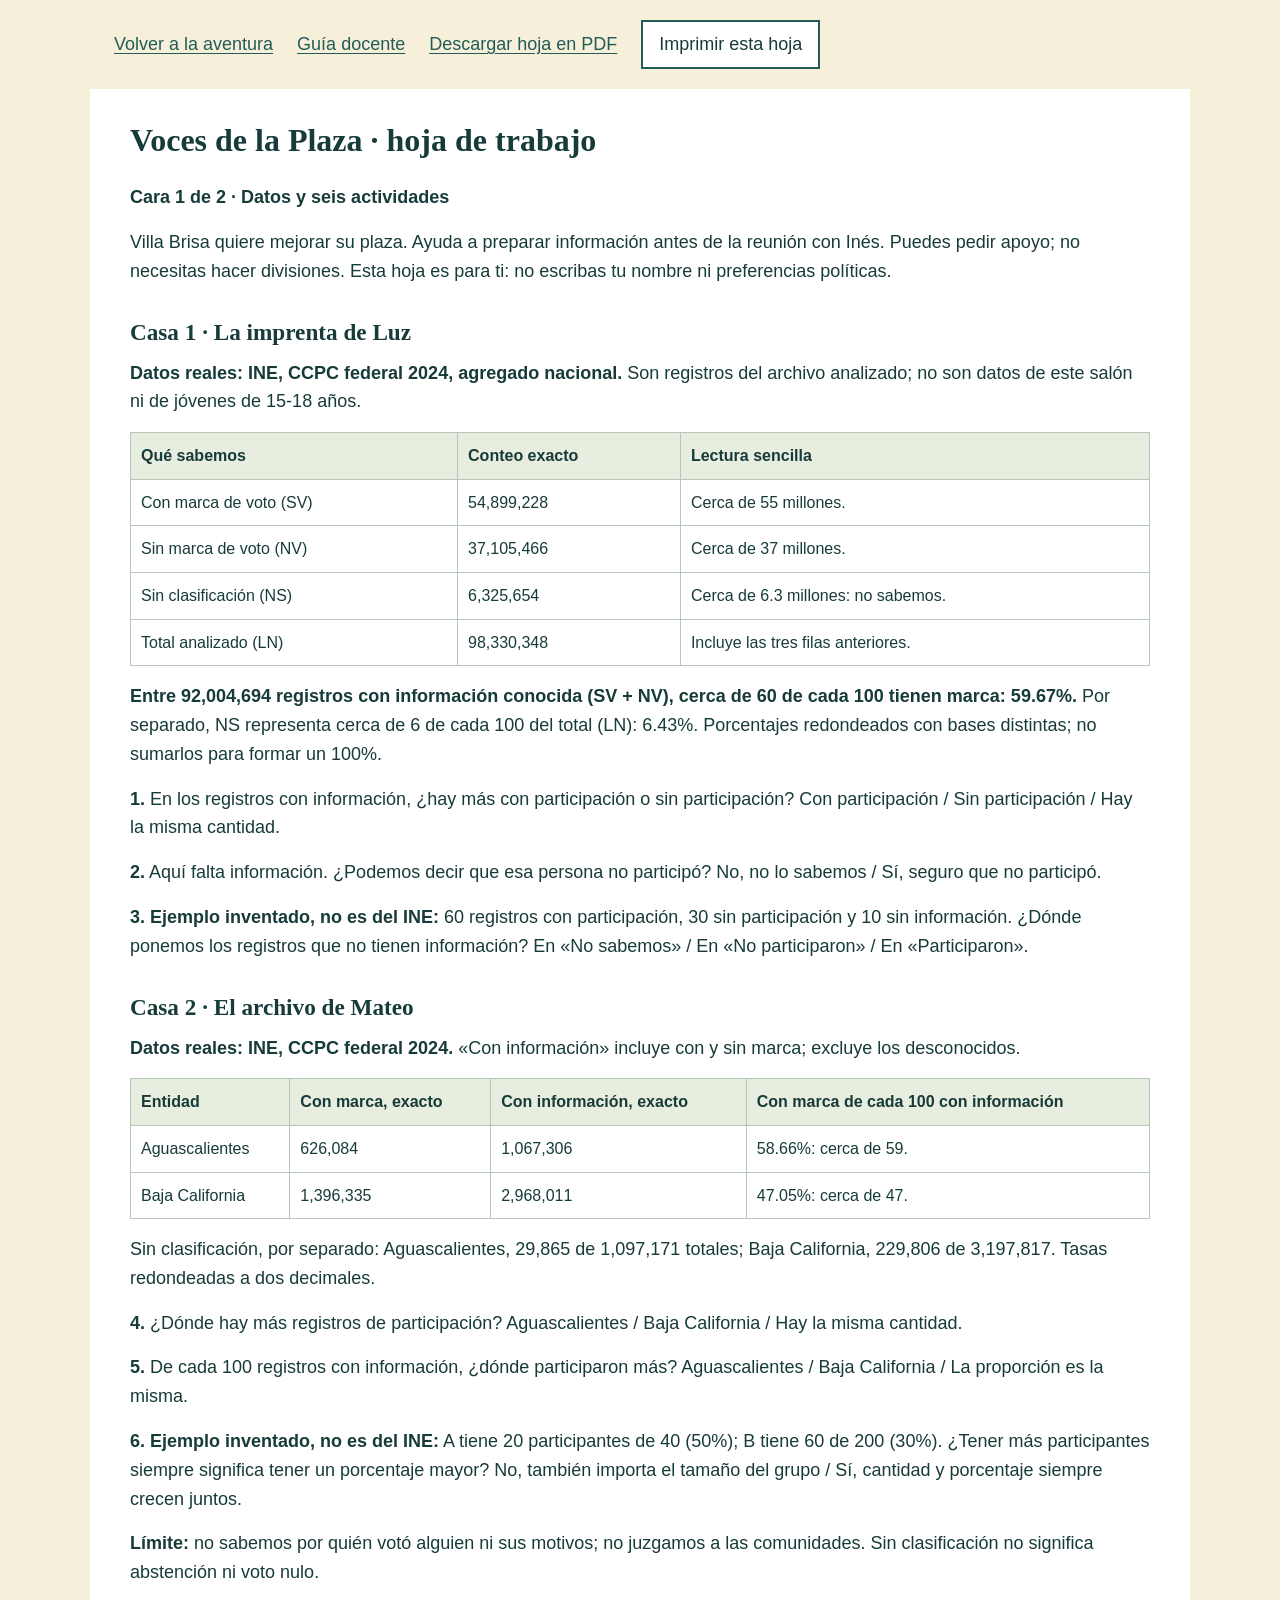
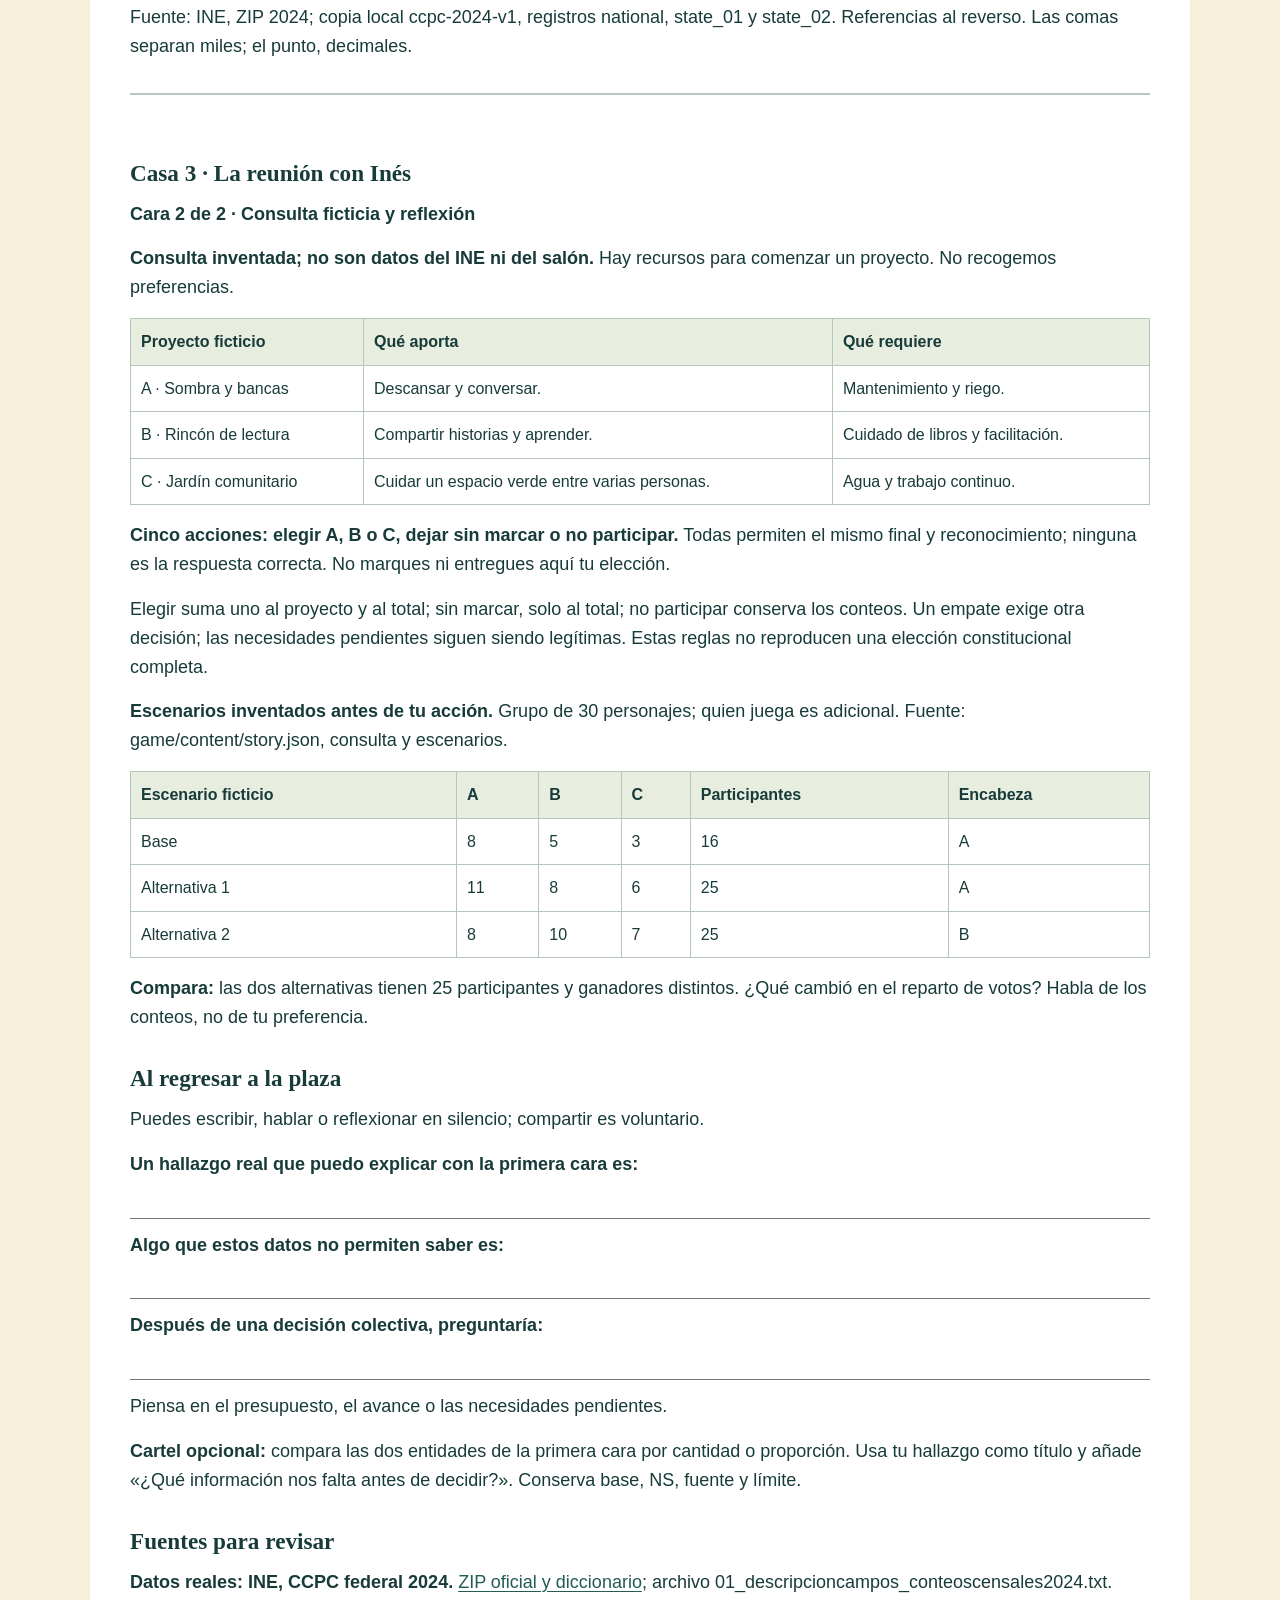
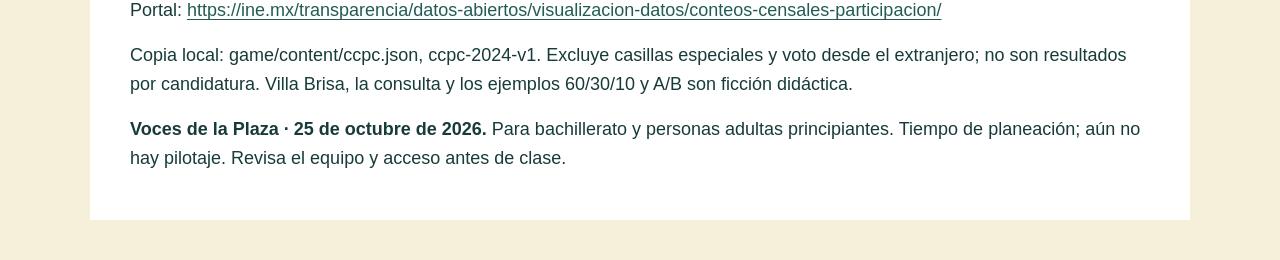
==== submission/classroom-handout.html @ c5c8038f "yolo" ====
<!doctype html><html lang="es-MX"><head><meta charset="utf-8"><meta name="viewport" content="width=device-width,initial-scale=1"><title>Voces de la Plaza · Hoja de trabajo</title><style>@page{size:Letter;margin:14mm}*{box-sizing:border-box}
:root{--ink:#173b39;--paper:#fff;--canvas:#f6f0da;--line:#b7c6bb;--accent:#225c55}
body{margin:0;color:var(--ink);background:var(--canvas);font:18px/1.6 Arial,sans-serif}
a{color:var(--accent);text-underline-offset:.18em;overflow-wrap:anywhere}
a:focus-visible,button:focus-visible,.table-wrap:focus-visible{outline:3px solid #9b4d2d;outline-offset:4px}
.skip{position:absolute;left:16px;top:-100px;padding:8px;background:#fff;z-index:2}.skip:focus{top:8px}
.toolbar{max-width:1100px;margin:auto;padding:20px 24px;display:flex;flex-wrap:wrap;gap:12px 24px;align-items:center}
.toolbar a,button{font:inherit}button{padding:8px 16px;border:2px solid var(--accent);background:#fff;color:var(--ink);cursor:pointer}
main{max-width:1100px;margin:0 auto 40px;padding:32px 40px;background:var(--paper)}
h1{font:700 2rem/1.2 Georgia,serif;margin:0 0 24px}h2{font:700 1.45rem/1.25 Georgia,serif;margin:32px 0 12px}
p{margin:0 0 16px}li{margin-bottom:12px}code{font:inherit;overflow-wrap:anywhere}
.table-wrap{overflow-x:auto;margin:16px 0}table{border-collapse:collapse;width:100%;font-size:1rem}
td,th{border:1px solid var(--line);padding:10px;text-align:left;vertical-align:top}th{background:#e7eddf}
.answer-line{border:0;border-bottom:1px solid #777;height:24px;margin:0 0 12px}
.paper+.paper{border-top:2px solid var(--line);margin-top:32px;padding-top:32px}
@media(max-width:600px){body{font-size:16px}.toolbar{padding:16px;gap:12px}main{padding:24px 16px}h1{font-size:1.75rem}td,th{padding:6px}}
@media print{body{background:#fff;color:#111;font:11pt/1.17 Arial,sans-serif}.no-print,.skip{display:none!important}
main{margin:0;padding:0;max-width:none}a{color:inherit}.table-wrap{overflow:visible;margin:0}
table{font-size:11pt;margin:5pt 0}td,th{padding:3pt;border-color:#777}th{background:#eee}
p{margin:0 0 5pt}h1{font:700 16pt/1.1 Arial,sans-serif;margin:0 0 6pt}h2{font:700 13pt/1.1 Arial,sans-serif;margin:9pt 0 5pt}
.paper{width:calc(8.5in - 28mm);height:calc(11in - 28mm);break-after:page;position:relative}
.paper:last-child{break-after:auto}.paper+.paper{border:0;margin:0;padding:0}
.paper .page-content{display:flow-root}.paper .page-content>:first-child{margin-top:0}
.answer-line{height:12pt;margin:0 0 5pt}li{margin-bottom:5pt}tr{break-inside:avoid}h1,h2{break-after:avoid}}</style></head><body><a class="skip" href="#contenido">Saltar al contenido</a><nav class="toolbar no-print" aria-label="Materiales de aula"><a href="./index.html">Volver a la aventura</a><a href="./classroom.html">Guía docente</a><a href="./classroom-handout.pdf" download>Descargar hoja en PDF</a><button type="button" id="print-document">Imprimir esta hoja</button></nav><main id="contenido" tabindex="-1"><section class="paper"><div class="page-content"><h1>Voces de la Plaza · hoja de trabajo</h1>
<p><strong>Cara 1 de 2 · Datos y seis actividades</strong></p>
<p>Villa Brisa quiere mejorar su plaza. Ayuda a preparar información antes de la reunión con Inés. Puedes pedir apoyo; no necesitas hacer divisiones. Esta hoja es para ti: no escribas tu nombre ni preferencias políticas.</p>
<h2>Casa 1 · La imprenta de Luz</h2>
<p><strong>Datos reales: INE, CCPC federal 2024, agregado nacional.</strong> Son registros del archivo analizado; no son datos de este salón ni de jóvenes de 15-18 años.</p>
<div class="table-wrap" tabindex="0" role="region" aria-label="Casa 1 · La imprenta de Luz"><table aria-label="Casa 1 · La imprenta de Luz"><thead><tr><th scope="col">Qué sabemos</th><th scope="col">Conteo exacto</th><th scope="col">Lectura sencilla</th></tr></thead><tbody><tr><td>Con marca de voto (SV)</td><td>54,899,228</td><td>Cerca de 55 millones.</td></tr><tr><td>Sin marca de voto (NV)</td><td>37,105,466</td><td>Cerca de 37 millones.</td></tr><tr><td>Sin clasificación (NS)</td><td>6,325,654</td><td>Cerca de 6.3 millones: no sabemos.</td></tr><tr><td>Total analizado (LN)</td><td>98,330,348</td><td>Incluye las tres filas anteriores.</td></tr></tbody></table></div>
<p><strong>Entre 92,004,694 registros con información conocida (SV + NV), cerca de 60 de cada 100 tienen marca: 59.67%.</strong> Por separado, NS representa cerca de 6 de cada 100 del total (LN): 6.43%. Porcentajes redondeados con bases distintas; no sumarlos para formar un 100%.</p>
<p><strong>1.</strong> En los registros con información, ¿hay más con participación o sin participación? Con participación / Sin participación / Hay la misma cantidad.</p>
<p><strong>2.</strong> Aquí falta información. ¿Podemos decir que esa persona no participó? No, no lo sabemos / Sí, seguro que no participó.</p>
<p><strong>3. Ejemplo inventado, no es del INE:</strong> 60 registros con participación, 30 sin participación y 10 sin información. ¿Dónde ponemos los registros que no tienen información? En «No sabemos» / En «No participaron» / En «Participaron».</p>
<h2>Casa 2 · El archivo de Mateo</h2>
<p><strong>Datos reales: INE, CCPC federal 2024.</strong> «Con información» incluye con y sin marca; excluye los desconocidos.</p>
<div class="table-wrap" tabindex="0" role="region" aria-label="Casa 2 · El archivo de Mateo"><table aria-label="Casa 2 · El archivo de Mateo"><thead><tr><th scope="col">Entidad</th><th scope="col">Con marca, exacto</th><th scope="col">Con información, exacto</th><th scope="col">Con marca de cada 100 con información</th></tr></thead><tbody><tr><td>Aguascalientes</td><td>626,084</td><td>1,067,306</td><td>58.66%: cerca de 59.</td></tr><tr><td>Baja California</td><td>1,396,335</td><td>2,968,011</td><td>47.05%: cerca de 47.</td></tr></tbody></table></div>
<p>Sin clasificación, por separado: Aguascalientes, 29,865 de 1,097,171 totales; Baja California, 229,806 de 3,197,817. Tasas redondeadas a dos decimales.</p>
<p><strong>4.</strong> ¿Dónde hay más registros de participación? Aguascalientes / Baja California / Hay la misma cantidad.</p>
<p><strong>5.</strong> De cada 100 registros con información, ¿dónde participaron más? Aguascalientes / Baja California / La proporción es la misma.</p>
<p><strong>6. Ejemplo inventado, no es del INE:</strong> A tiene 20 participantes de 40 (50%); B tiene 60 de 200 (30%). ¿Tener más participantes siempre significa tener un porcentaje mayor? No, también importa el tamaño del grupo / Sí, cantidad y porcentaje siempre crecen juntos.</p>
<p><strong>Límite:</strong> no sabemos por quién votó alguien ni sus motivos; no juzgamos a las comunidades. Sin clasificación no significa abstención ni voto nulo.</p>
<p>Fuente: INE, ZIP 2024; copia local <code>ccpc-2024-v1</code>, registros <code>national</code>, <code>state_01</code> y <code>state_02</code>. Referencias al reverso. Las comas separan miles; el punto, decimales.</p></div></section><section class="paper"><div class="page-content"><h2>Casa 3 · La reunión con Inés</h2>
<p><strong>Cara 2 de 2 · Consulta ficticia y reflexión</strong></p>
<p><strong>Consulta inventada; no son datos del INE ni del salón.</strong> Hay recursos para comenzar un proyecto. No recogemos preferencias.</p>
<div class="table-wrap" tabindex="0" role="region" aria-label="Casa 3 · La reunión con Inés"><table aria-label="Casa 3 · La reunión con Inés"><thead><tr><th scope="col">Proyecto ficticio</th><th scope="col">Qué aporta</th><th scope="col">Qué requiere</th></tr></thead><tbody><tr><td>A · Sombra y bancas</td><td>Descansar y conversar.</td><td>Mantenimiento y riego.</td></tr><tr><td>B · Rincón de lectura</td><td>Compartir historias y aprender.</td><td>Cuidado de libros y facilitación.</td></tr><tr><td>C · Jardín comunitario</td><td>Cuidar un espacio verde entre varias personas.</td><td>Agua y trabajo continuo.</td></tr></tbody></table></div>
<p><strong>Cinco acciones: elegir A, B o C, dejar sin marcar o no participar.</strong> Todas permiten el mismo final y reconocimiento; ninguna es la respuesta correcta. No marques ni entregues aquí tu elección.</p>
<p>Elegir suma uno al proyecto y al total; sin marcar, solo al total; no participar conserva los conteos. Un empate exige otra decisión; las necesidades pendientes siguen siendo legítimas. Estas reglas no reproducen una elección constitucional completa.</p>
<p><strong>Escenarios inventados antes de tu acción.</strong> Grupo de 30 personajes; quien juega es adicional. Fuente: <code>game/content/story.json</code>, consulta y escenarios.</p>
<div class="table-wrap" tabindex="0" role="region" aria-label="Casa 3 · La reunión con Inés"><table aria-label="Casa 3 · La reunión con Inés"><thead><tr><th scope="col">Escenario ficticio</th><th scope="col">A</th><th scope="col">B</th><th scope="col">C</th><th scope="col">Participantes</th><th scope="col">Encabeza</th></tr></thead><tbody><tr><td>Base</td><td>8</td><td>5</td><td>3</td><td>16</td><td>A</td></tr><tr><td>Alternativa 1</td><td>11</td><td>8</td><td>6</td><td>25</td><td>A</td></tr><tr><td>Alternativa 2</td><td>8</td><td>10</td><td>7</td><td>25</td><td>B</td></tr></tbody></table></div>
<p><strong>Compara:</strong> las dos alternativas tienen 25 participantes y ganadores distintos. ¿Qué cambió en el reparto de votos? Habla de los conteos, no de tu preferencia.</p>
<h2>Al regresar a la plaza</h2>
<p>Puedes escribir, hablar o reflexionar en silencio; compartir es voluntario.</p>
<p><strong>Un hallazgo real que puedo explicar con la primera cara es:</strong></p>
<hr class="answer-line" aria-hidden="true">
<p><strong>Algo que estos datos no permiten saber es:</strong></p>
<hr class="answer-line" aria-hidden="true">
<p><strong>Después de una decisión colectiva, preguntaría:</strong></p>
<hr class="answer-line" aria-hidden="true">
<p>Piensa en el presupuesto, el avance o las necesidades pendientes.</p>
<p><strong>Cartel opcional:</strong> compara las dos entidades de la primera cara por cantidad o proporción. Usa tu hallazgo como título y añade «¿Qué información nos falta antes de decidir?». Conserva base, NS, fuente y límite.</p>
<h2>Fuentes para revisar</h2>
<p><strong>Datos reales: INE, CCPC federal 2024.</strong> <a href="https://ine.mx/wp-content/uploads/2025/08/DatosAbiertos_DECEyEC_ConteosCensales2024.zip">ZIP oficial y diccionario</a>; archivo <code>01_descripcioncampos_conteoscensales2024.txt</code>. Portal: <a href="https://ine.mx/transparencia/datos-abiertos/visualizacion-datos/conteos-censales-participacion/">https://ine.mx/transparencia/datos-abiertos/visualizacion-datos/conteos-censales-participacion/</a></p>
<p>Copia local: <code>game/content/ccpc.json</code>, <code>ccpc-2024-v1</code>. Excluye casillas especiales y voto desde el extranjero; no son resultados por candidatura. Villa Brisa, la consulta y los ejemplos 60/30/10 y A/B son ficción didáctica.</p>
<p><strong>Voces de la Plaza · 25 de octubre de 2026.</strong> Para bachillerato y personas adultas principiantes. Tiempo de planeación; aún no hay pilotaje. Revisa el equipo y acceso antes de clase.</p></div></section></main><script>document.getElementById("print-document").addEventListener("click",()=>window.print());</script></body></html>
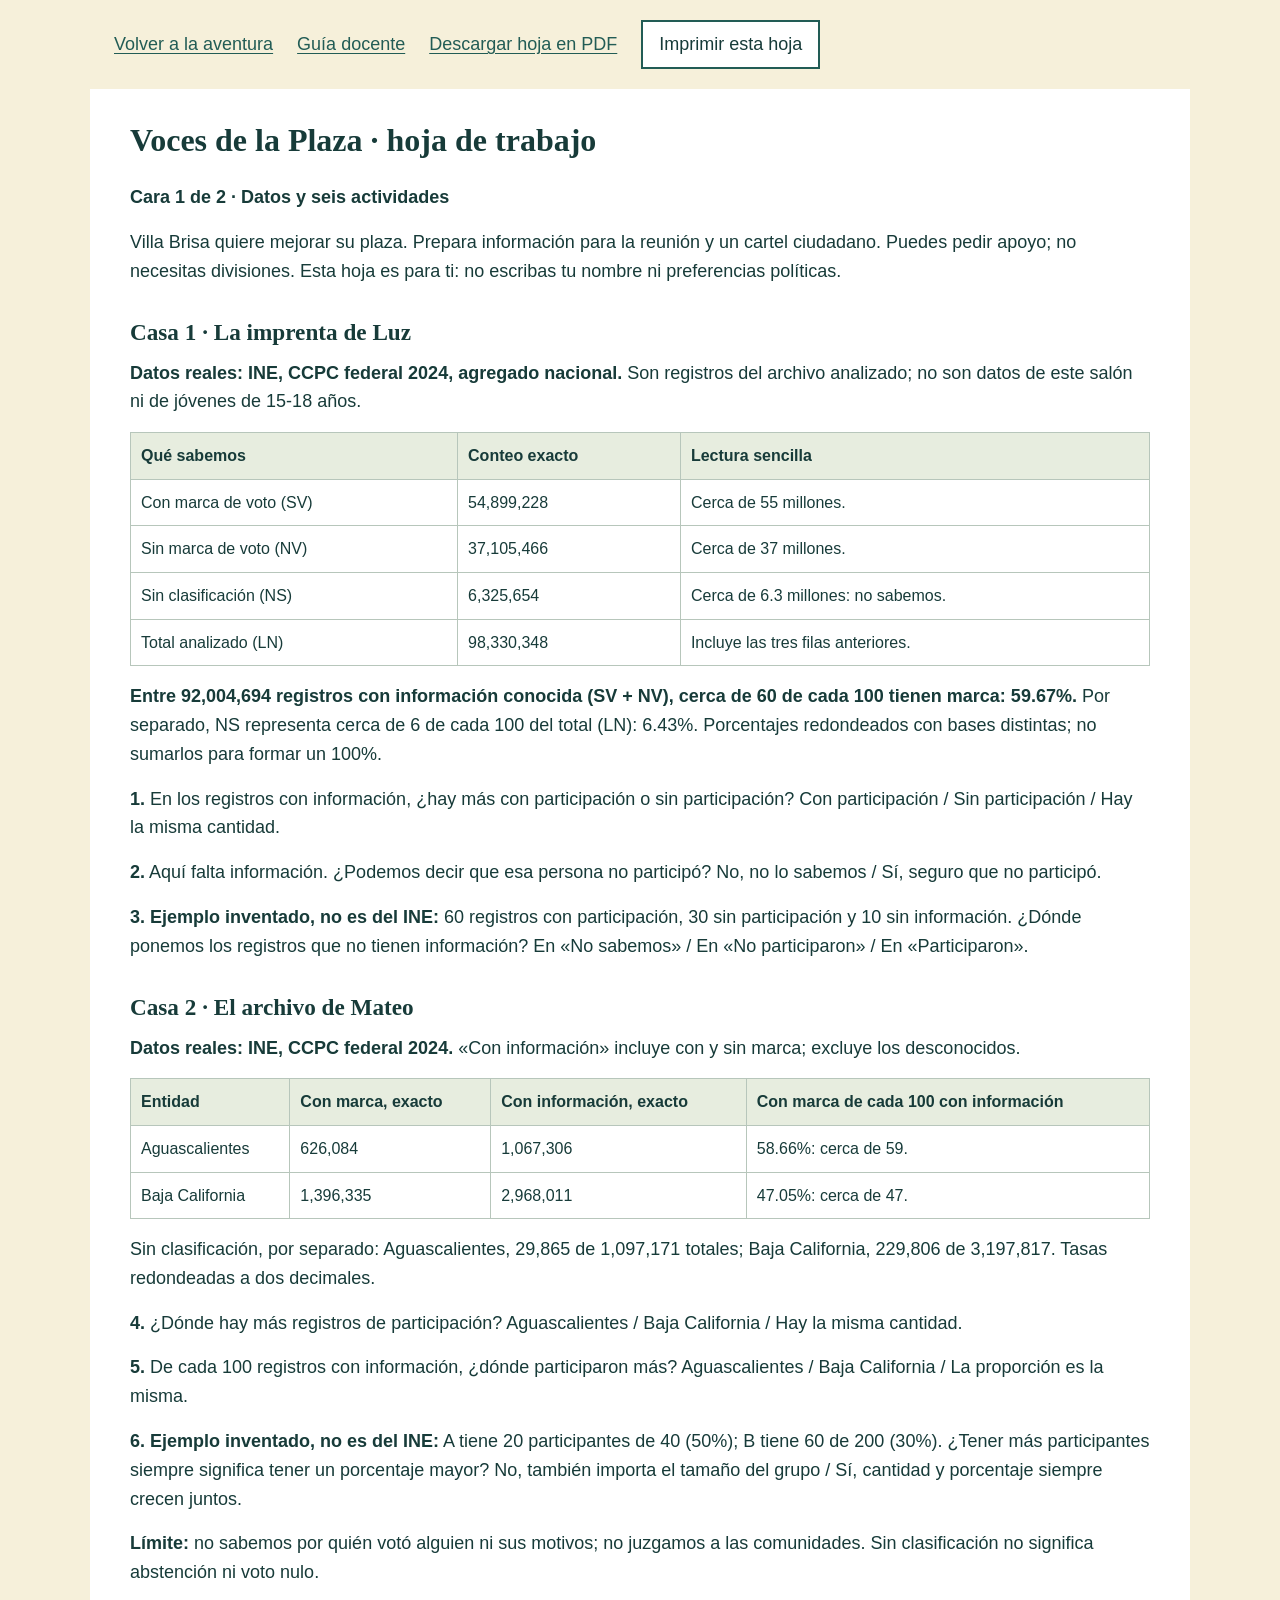
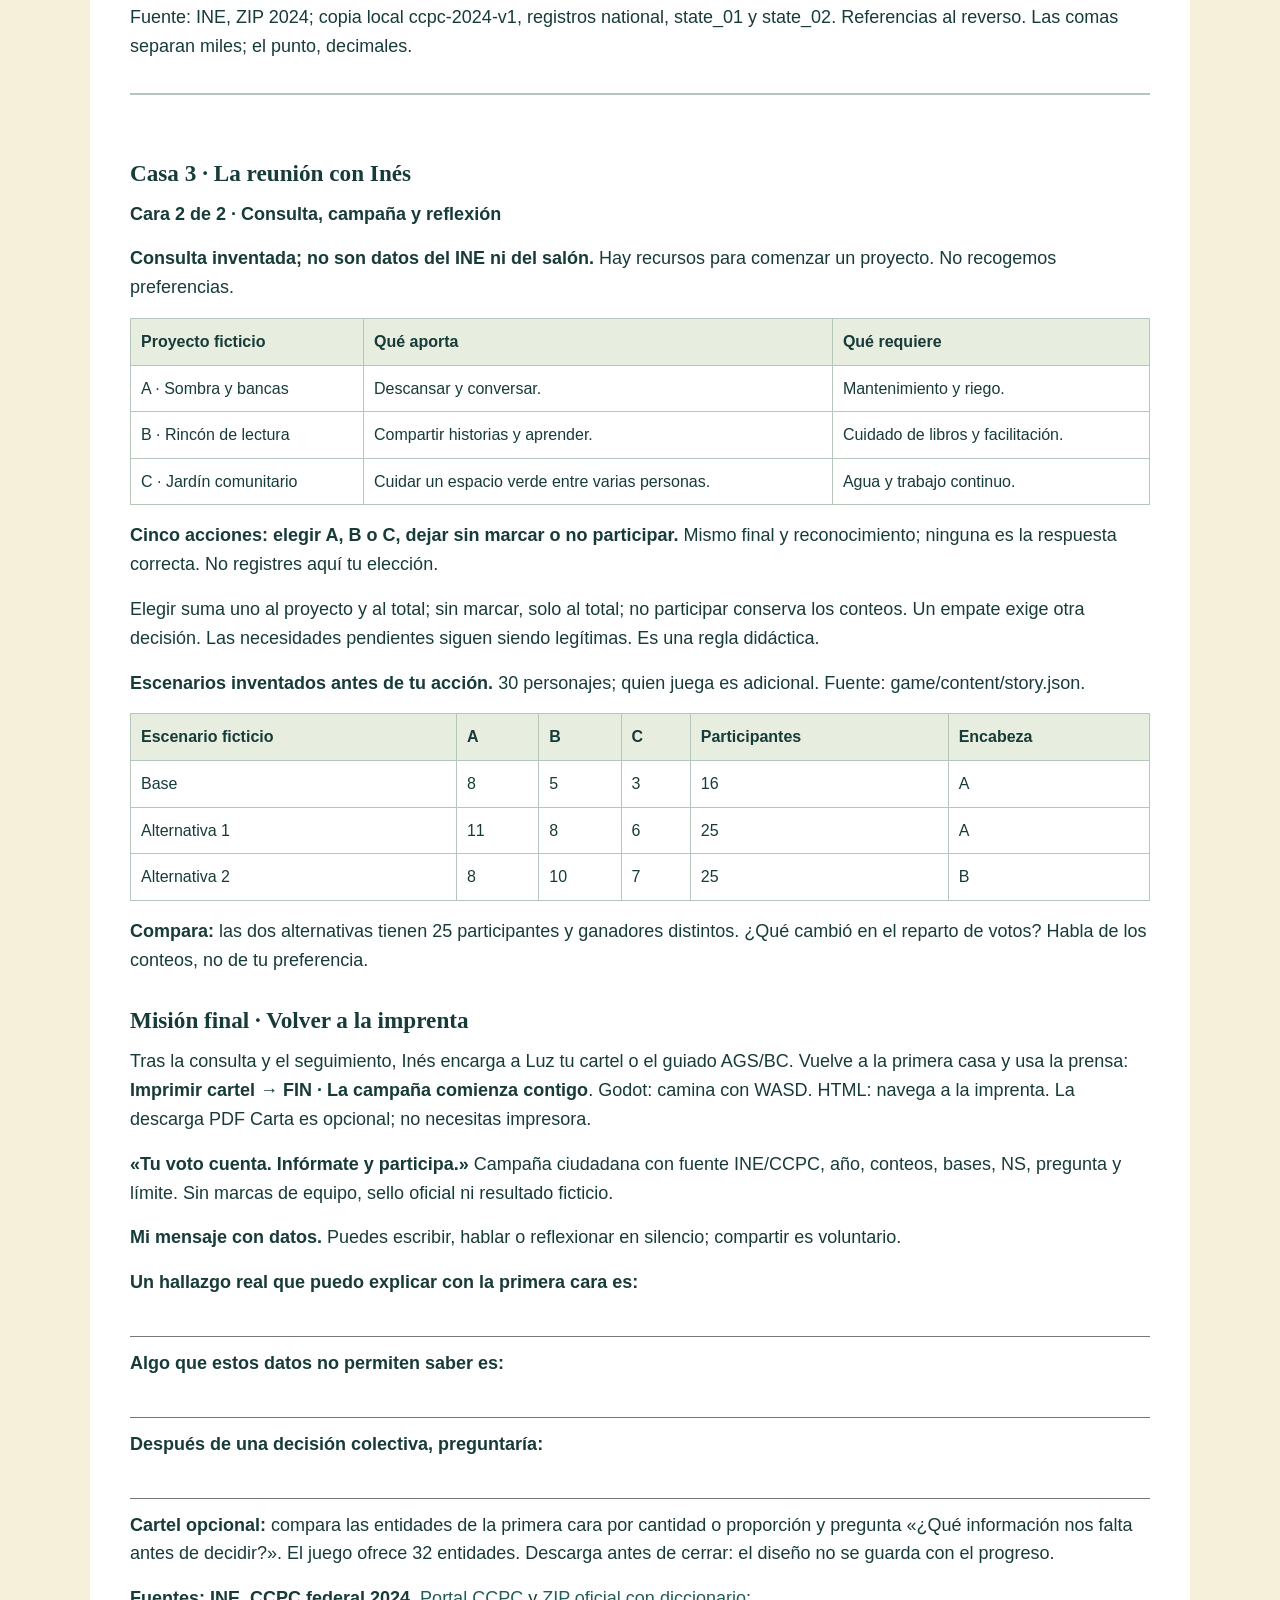
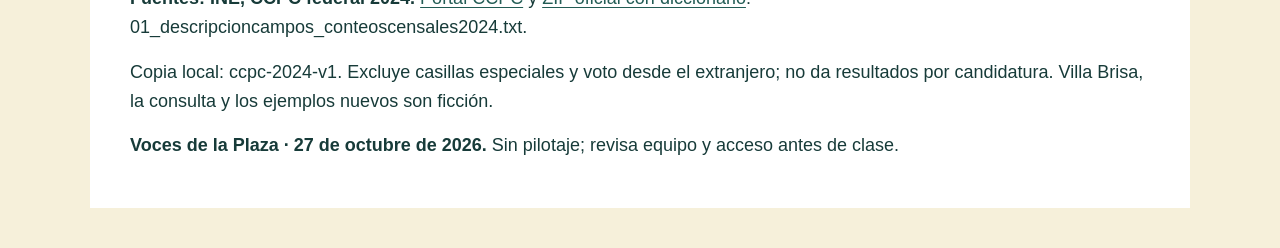
==== commit ea2bbc11: "magia" ====
--- a/submission/classroom-handout.html
+++ b/submission/classroom-handout.html
@@ -23,7 +23,7 @@
 .paper .page-content{display:flow-root}.paper .page-content>:first-child{margin-top:0}
 .answer-line{height:12pt;margin:0 0 5pt}li{margin-bottom:5pt}tr{break-inside:avoid}h1,h2{break-after:avoid}}</style></head><body><a class="skip" href="#contenido">Saltar al contenido</a><nav class="toolbar no-print" aria-label="Materiales de aula"><a href="./index.html">Volver a la aventura</a><a href="./classroom.html">Guía docente</a><a href="./classroom-handout.pdf" download>Descargar hoja en PDF</a><button type="button" id="print-document">Imprimir esta hoja</button></nav><main id="contenido" tabindex="-1"><section class="paper"><div class="page-content"><h1>Voces de la Plaza · hoja de trabajo</h1>
 <p><strong>Cara 1 de 2 · Datos y seis actividades</strong></p>
-<p>Villa Brisa quiere mejorar su plaza. Ayuda a preparar información antes de la reunión con Inés. Puedes pedir apoyo; no necesitas hacer divisiones. Esta hoja es para ti: no escribas tu nombre ni preferencias políticas.</p>
+<p>Villa Brisa quiere mejorar su plaza. Prepara información para la reunión y un cartel ciudadano. Puedes pedir apoyo; no necesitas divisiones. Esta hoja es para ti: no escribas tu nombre ni preferencias políticas.</p>
 <h2>Casa 1 · La imprenta de Luz</h2>
 <p><strong>Datos reales: INE, CCPC federal 2024, agregado nacional.</strong> Son registros del archivo analizado; no son datos de este salón ni de jóvenes de 15-18 años.</p>
 <div class="table-wrap" tabindex="0" role="region" aria-label="Casa 1 · La imprenta de Luz"><table aria-label="Casa 1 · La imprenta de Luz"><thead><tr><th scope="col">Qué sabemos</th><th scope="col">Conteo exacto</th><th scope="col">Lectura sencilla</th></tr></thead><tbody><tr><td>Con marca de voto (SV)</td><td>54,899,228</td><td>Cerca de 55 millones.</td></tr><tr><td>Sin marca de voto (NV)</td><td>37,105,466</td><td>Cerca de 37 millones.</td></tr><tr><td>Sin clasificación (NS)</td><td>6,325,654</td><td>Cerca de 6.3 millones: no sabemos.</td></tr><tr><td>Total analizado (LN)</td><td>98,330,348</td><td>Incluye las tres filas anteriores.</td></tr></tbody></table></div>
@@ -40,25 +40,25 @@
 <p><strong>6. Ejemplo inventado, no es del INE:</strong> A tiene 20 participantes de 40 (50%); B tiene 60 de 200 (30%). ¿Tener más participantes siempre significa tener un porcentaje mayor? No, también importa el tamaño del grupo / Sí, cantidad y porcentaje siempre crecen juntos.</p>
 <p><strong>Límite:</strong> no sabemos por quién votó alguien ni sus motivos; no juzgamos a las comunidades. Sin clasificación no significa abstención ni voto nulo.</p>
 <p>Fuente: INE, ZIP 2024; copia local <code>ccpc-2024-v1</code>, registros <code>national</code>, <code>state_01</code> y <code>state_02</code>. Referencias al reverso. Las comas separan miles; el punto, decimales.</p></div></section><section class="paper"><div class="page-content"><h2>Casa 3 · La reunión con Inés</h2>
-<p><strong>Cara 2 de 2 · Consulta ficticia y reflexión</strong></p>
+<p><strong>Cara 2 de 2 · Consulta, campaña y reflexión</strong></p>
 <p><strong>Consulta inventada; no son datos del INE ni del salón.</strong> Hay recursos para comenzar un proyecto. No recogemos preferencias.</p>
 <div class="table-wrap" tabindex="0" role="region" aria-label="Casa 3 · La reunión con Inés"><table aria-label="Casa 3 · La reunión con Inés"><thead><tr><th scope="col">Proyecto ficticio</th><th scope="col">Qué aporta</th><th scope="col">Qué requiere</th></tr></thead><tbody><tr><td>A · Sombra y bancas</td><td>Descansar y conversar.</td><td>Mantenimiento y riego.</td></tr><tr><td>B · Rincón de lectura</td><td>Compartir historias y aprender.</td><td>Cuidado de libros y facilitación.</td></tr><tr><td>C · Jardín comunitario</td><td>Cuidar un espacio verde entre varias personas.</td><td>Agua y trabajo continuo.</td></tr></tbody></table></div>
-<p><strong>Cinco acciones: elegir A, B o C, dejar sin marcar o no participar.</strong> Todas permiten el mismo final y reconocimiento; ninguna es la respuesta correcta. No marques ni entregues aquí tu elección.</p>
-<p>Elegir suma uno al proyecto y al total; sin marcar, solo al total; no participar conserva los conteos. Un empate exige otra decisión; las necesidades pendientes siguen siendo legítimas. Estas reglas no reproducen una elección constitucional completa.</p>
-<p><strong>Escenarios inventados antes de tu acción.</strong> Grupo de 30 personajes; quien juega es adicional. Fuente: <code>game/content/story.json</code>, consulta y escenarios.</p>
+<p><strong>Cinco acciones: elegir A, B o C, dejar sin marcar o no participar.</strong> Mismo final y reconocimiento; ninguna es la respuesta correcta. No registres aquí tu elección.</p>
+<p>Elegir suma uno al proyecto y al total; sin marcar, solo al total; no participar conserva los conteos. Un empate exige otra decisión. Las necesidades pendientes siguen siendo legítimas. Es una regla didáctica.</p>
+<p><strong>Escenarios inventados antes de tu acción.</strong> 30 personajes; quien juega es adicional. Fuente: <code>game/content/story.json</code>.</p>
 <div class="table-wrap" tabindex="0" role="region" aria-label="Casa 3 · La reunión con Inés"><table aria-label="Casa 3 · La reunión con Inés"><thead><tr><th scope="col">Escenario ficticio</th><th scope="col">A</th><th scope="col">B</th><th scope="col">C</th><th scope="col">Participantes</th><th scope="col">Encabeza</th></tr></thead><tbody><tr><td>Base</td><td>8</td><td>5</td><td>3</td><td>16</td><td>A</td></tr><tr><td>Alternativa 1</td><td>11</td><td>8</td><td>6</td><td>25</td><td>A</td></tr><tr><td>Alternativa 2</td><td>8</td><td>10</td><td>7</td><td>25</td><td>B</td></tr></tbody></table></div>
 <p><strong>Compara:</strong> las dos alternativas tienen 25 participantes y ganadores distintos. ¿Qué cambió en el reparto de votos? Habla de los conteos, no de tu preferencia.</p>
-<h2>Al regresar a la plaza</h2>
-<p>Puedes escribir, hablar o reflexionar en silencio; compartir es voluntario.</p>
+<h2>Misión final · Volver a la imprenta</h2>
+<p>Tras la consulta y el seguimiento, Inés encarga a Luz tu cartel o el guiado AGS/BC. Vuelve a la primera casa y usa la prensa: <strong>Imprimir cartel → FIN · La campaña comienza contigo</strong>. Godot: camina con WASD. HTML: navega a la imprenta. La descarga PDF Carta es opcional; no necesitas impresora.</p>
+<p><strong>«Tu voto cuenta. Infórmate y participa.»</strong> Campaña ciudadana con fuente INE/CCPC, año, conteos, bases, NS, pregunta y límite. Sin marcas de equipo, sello oficial ni resultado ficticio.</p>
+<p><strong>Mi mensaje con datos.</strong> Puedes escribir, hablar o reflexionar en silencio; compartir es voluntario.</p>
 <p><strong>Un hallazgo real que puedo explicar con la primera cara es:</strong></p>
 <hr class="answer-line" aria-hidden="true">
 <p><strong>Algo que estos datos no permiten saber es:</strong></p>
 <hr class="answer-line" aria-hidden="true">
 <p><strong>Después de una decisión colectiva, preguntaría:</strong></p>
 <hr class="answer-line" aria-hidden="true">
-<p>Piensa en el presupuesto, el avance o las necesidades pendientes.</p>
-<p><strong>Cartel opcional:</strong> compara las dos entidades de la primera cara por cantidad o proporción. Usa tu hallazgo como título y añade «¿Qué información nos falta antes de decidir?». Conserva base, NS, fuente y límite.</p>
-<h2>Fuentes para revisar</h2>
-<p><strong>Datos reales: INE, CCPC federal 2024.</strong> <a href="https://ine.mx/wp-content/uploads/2025/08/DatosAbiertos_DECEyEC_ConteosCensales2024.zip">ZIP oficial y diccionario</a>; archivo <code>01_descripcioncampos_conteoscensales2024.txt</code>. Portal: <a href="https://ine.mx/transparencia/datos-abiertos/visualizacion-datos/conteos-censales-participacion/">https://ine.mx/transparencia/datos-abiertos/visualizacion-datos/conteos-censales-participacion/</a></p>
-<p>Copia local: <code>game/content/ccpc.json</code>, <code>ccpc-2024-v1</code>. Excluye casillas especiales y voto desde el extranjero; no son resultados por candidatura. Villa Brisa, la consulta y los ejemplos 60/30/10 y A/B son ficción didáctica.</p>
-<p><strong>Voces de la Plaza · 25 de octubre de 2026.</strong> Para bachillerato y personas adultas principiantes. Tiempo de planeación; aún no hay pilotaje. Revisa el equipo y acceso antes de clase.</p></div></section></main><script>document.getElementById("print-document").addEventListener("click",()=>window.print());</script></body></html>+<p><strong>Cartel opcional:</strong> compara las entidades de la primera cara por cantidad o proporción y pregunta «¿Qué información nos falta antes de decidir?». El juego ofrece 32 entidades. Descarga antes de cerrar: el diseño no se guarda con el progreso.</p>
+<p><strong>Fuentes: INE, CCPC federal 2024.</strong> <a href="https://ine.mx/transparencia/datos-abiertos/visualizacion-datos/conteos-censales-participacion/">Portal CCPC</a> y <a href="https://ine.mx/wp-content/uploads/2025/08/DatosAbiertos_DECEyEC_ConteosCensales2024.zip">ZIP oficial con diccionario</a>: <code>01_descripcioncampos_conteoscensales2024.txt</code>.</p>
+<p>Copia local: <code>ccpc-2024-v1</code>. Excluye casillas especiales y voto desde el extranjero; no da resultados por candidatura. Villa Brisa, la consulta y los ejemplos nuevos son ficción.</p>
+<p><strong>Voces de la Plaza · 27 de octubre de 2026.</strong> Sin pilotaje; revisa equipo y acceso antes de clase.</p></div></section></main><script>document.getElementById("print-document").addEventListener("click",()=>window.print());</script></body></html>
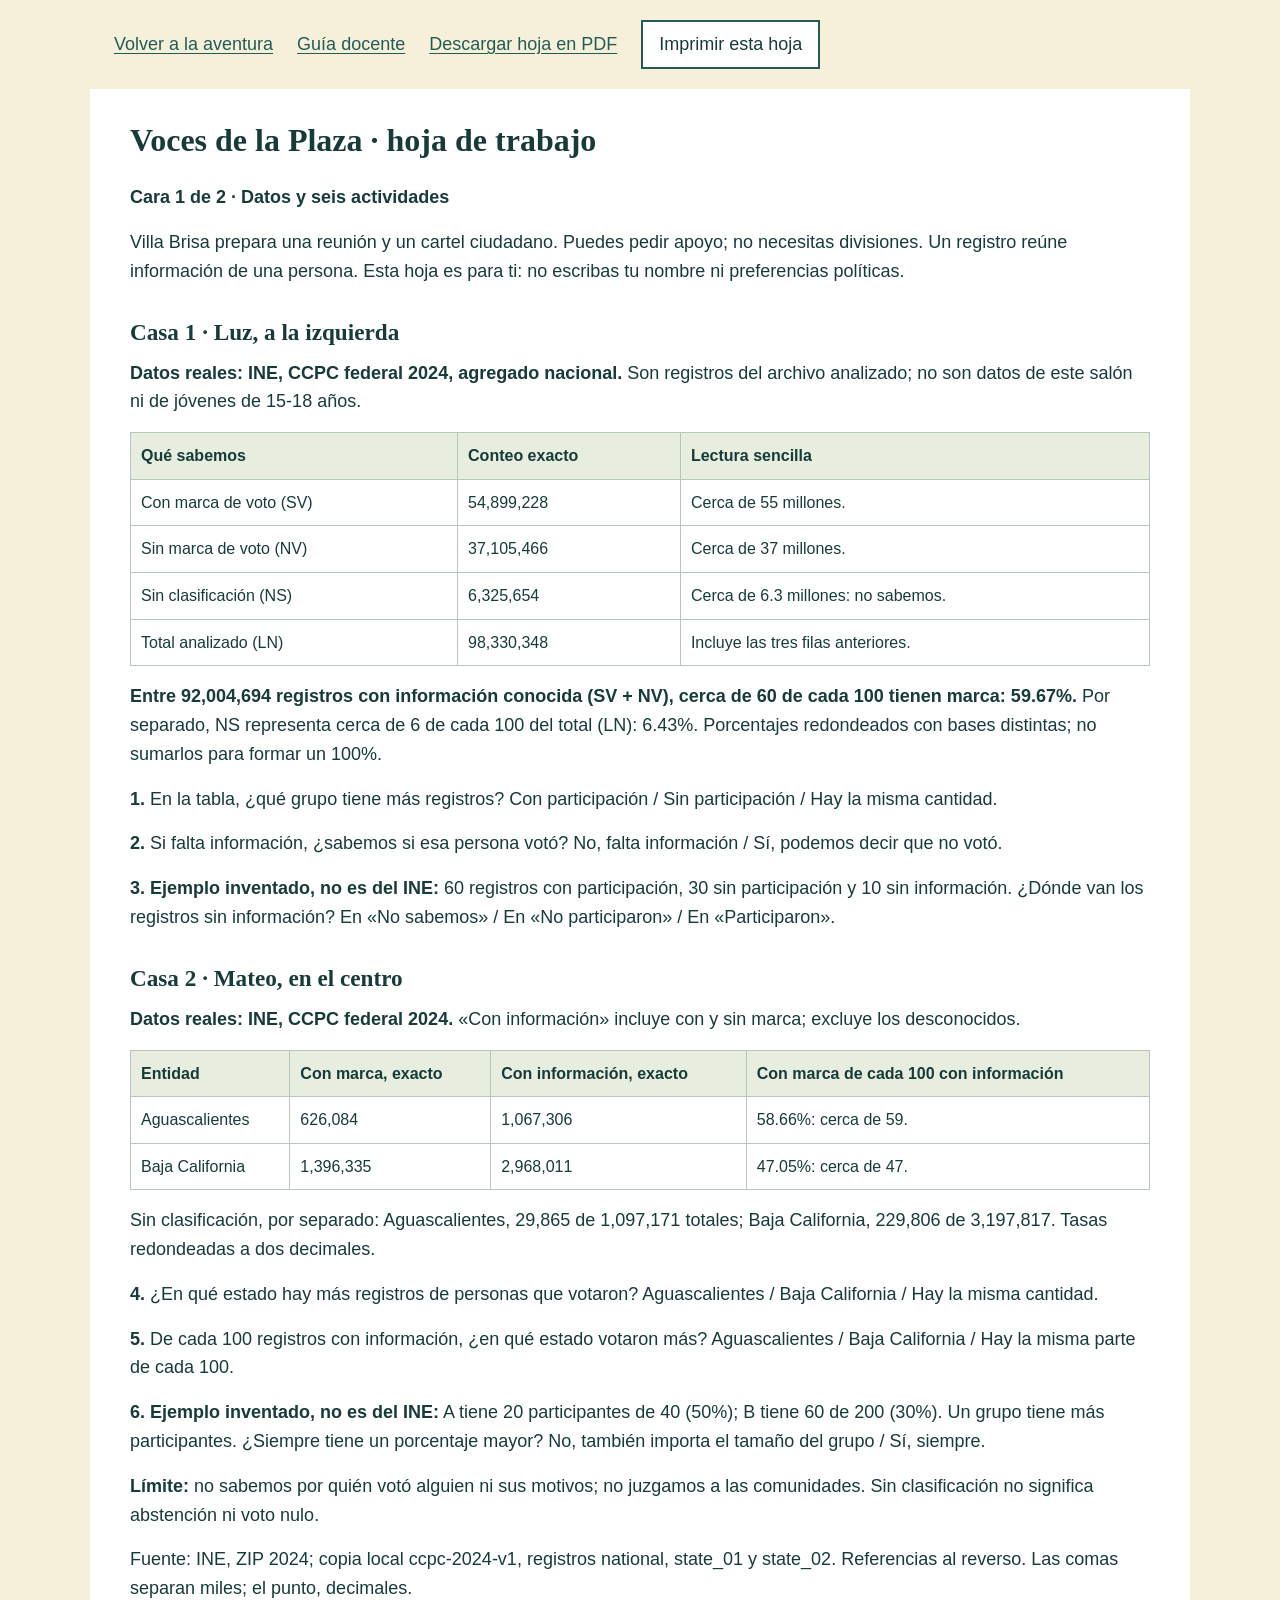
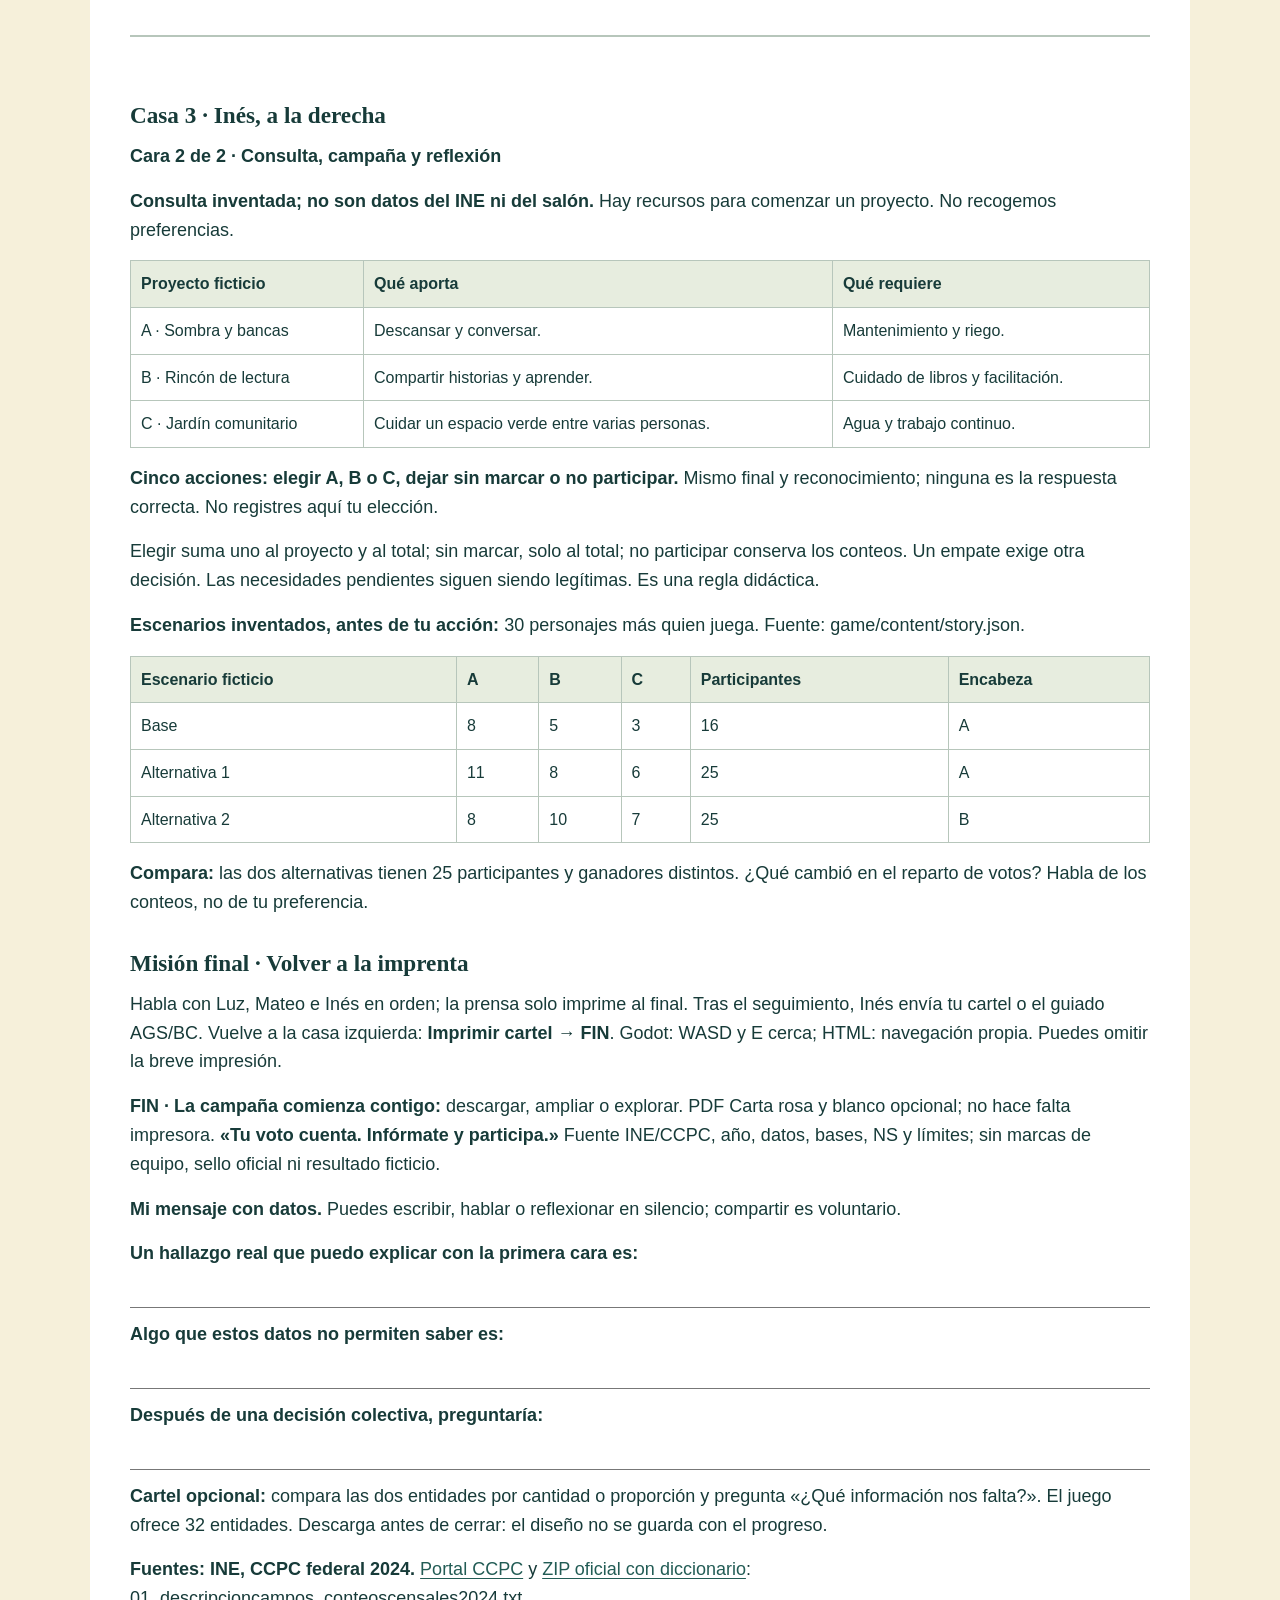
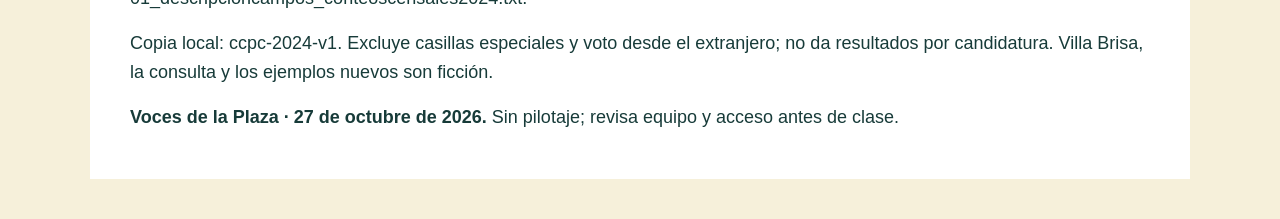
==== commit 655fbc30: "i dont even know bro" ====
--- a/submission/classroom-handout.html
+++ b/submission/classroom-handout.html
@@ -23,34 +23,34 @@
 .paper .page-content{display:flow-root}.paper .page-content>:first-child{margin-top:0}
 .answer-line{height:12pt;margin:0 0 5pt}li{margin-bottom:5pt}tr{break-inside:avoid}h1,h2{break-after:avoid}}</style></head><body><a class="skip" href="#contenido">Saltar al contenido</a><nav class="toolbar no-print" aria-label="Materiales de aula"><a href="./index.html">Volver a la aventura</a><a href="./classroom.html">Guía docente</a><a href="./classroom-handout.pdf" download>Descargar hoja en PDF</a><button type="button" id="print-document">Imprimir esta hoja</button></nav><main id="contenido" tabindex="-1"><section class="paper"><div class="page-content"><h1>Voces de la Plaza · hoja de trabajo</h1>
 <p><strong>Cara 1 de 2 · Datos y seis actividades</strong></p>
-<p>Villa Brisa quiere mejorar su plaza. Prepara información para la reunión y un cartel ciudadano. Puedes pedir apoyo; no necesitas divisiones. Esta hoja es para ti: no escribas tu nombre ni preferencias políticas.</p>
-<h2>Casa 1 · La imprenta de Luz</h2>
+<p>Villa Brisa prepara una reunión y un cartel ciudadano. Puedes pedir apoyo; no necesitas divisiones. Un registro reúne información de una persona. Esta hoja es para ti: no escribas tu nombre ni preferencias políticas.</p>
+<h2>Casa 1 · Luz, a la izquierda</h2>
 <p><strong>Datos reales: INE, CCPC federal 2024, agregado nacional.</strong> Son registros del archivo analizado; no son datos de este salón ni de jóvenes de 15-18 años.</p>
-<div class="table-wrap" tabindex="0" role="region" aria-label="Casa 1 · La imprenta de Luz"><table aria-label="Casa 1 · La imprenta de Luz"><thead><tr><th scope="col">Qué sabemos</th><th scope="col">Conteo exacto</th><th scope="col">Lectura sencilla</th></tr></thead><tbody><tr><td>Con marca de voto (SV)</td><td>54,899,228</td><td>Cerca de 55 millones.</td></tr><tr><td>Sin marca de voto (NV)</td><td>37,105,466</td><td>Cerca de 37 millones.</td></tr><tr><td>Sin clasificación (NS)</td><td>6,325,654</td><td>Cerca de 6.3 millones: no sabemos.</td></tr><tr><td>Total analizado (LN)</td><td>98,330,348</td><td>Incluye las tres filas anteriores.</td></tr></tbody></table></div>
+<div class="table-wrap" tabindex="0" role="region" aria-label="Casa 1 · Luz, a la izquierda"><table aria-label="Casa 1 · Luz, a la izquierda"><thead><tr><th scope="col">Qué sabemos</th><th scope="col">Conteo exacto</th><th scope="col">Lectura sencilla</th></tr></thead><tbody><tr><td>Con marca de voto (SV)</td><td>54,899,228</td><td>Cerca de 55 millones.</td></tr><tr><td>Sin marca de voto (NV)</td><td>37,105,466</td><td>Cerca de 37 millones.</td></tr><tr><td>Sin clasificación (NS)</td><td>6,325,654</td><td>Cerca de 6.3 millones: no sabemos.</td></tr><tr><td>Total analizado (LN)</td><td>98,330,348</td><td>Incluye las tres filas anteriores.</td></tr></tbody></table></div>
 <p><strong>Entre 92,004,694 registros con información conocida (SV + NV), cerca de 60 de cada 100 tienen marca: 59.67%.</strong> Por separado, NS representa cerca de 6 de cada 100 del total (LN): 6.43%. Porcentajes redondeados con bases distintas; no sumarlos para formar un 100%.</p>
-<p><strong>1.</strong> En los registros con información, ¿hay más con participación o sin participación? Con participación / Sin participación / Hay la misma cantidad.</p>
-<p><strong>2.</strong> Aquí falta información. ¿Podemos decir que esa persona no participó? No, no lo sabemos / Sí, seguro que no participó.</p>
-<p><strong>3. Ejemplo inventado, no es del INE:</strong> 60 registros con participación, 30 sin participación y 10 sin información. ¿Dónde ponemos los registros que no tienen información? En «No sabemos» / En «No participaron» / En «Participaron».</p>
-<h2>Casa 2 · El archivo de Mateo</h2>
+<p><strong>1.</strong> En la tabla, ¿qué grupo tiene más registros? Con participación / Sin participación / Hay la misma cantidad.</p>
+<p><strong>2.</strong> Si falta información, ¿sabemos si esa persona votó? No, falta información / Sí, podemos decir que no votó.</p>
+<p><strong>3. Ejemplo inventado, no es del INE:</strong> 60 registros con participación, 30 sin participación y 10 sin información. ¿Dónde van los registros sin información? En «No sabemos» / En «No participaron» / En «Participaron».</p>
+<h2>Casa 2 · Mateo, en el centro</h2>
 <p><strong>Datos reales: INE, CCPC federal 2024.</strong> «Con información» incluye con y sin marca; excluye los desconocidos.</p>
-<div class="table-wrap" tabindex="0" role="region" aria-label="Casa 2 · El archivo de Mateo"><table aria-label="Casa 2 · El archivo de Mateo"><thead><tr><th scope="col">Entidad</th><th scope="col">Con marca, exacto</th><th scope="col">Con información, exacto</th><th scope="col">Con marca de cada 100 con información</th></tr></thead><tbody><tr><td>Aguascalientes</td><td>626,084</td><td>1,067,306</td><td>58.66%: cerca de 59.</td></tr><tr><td>Baja California</td><td>1,396,335</td><td>2,968,011</td><td>47.05%: cerca de 47.</td></tr></tbody></table></div>
+<div class="table-wrap" tabindex="0" role="region" aria-label="Casa 2 · Mateo, en el centro"><table aria-label="Casa 2 · Mateo, en el centro"><thead><tr><th scope="col">Entidad</th><th scope="col">Con marca, exacto</th><th scope="col">Con información, exacto</th><th scope="col">Con marca de cada 100 con información</th></tr></thead><tbody><tr><td>Aguascalientes</td><td>626,084</td><td>1,067,306</td><td>58.66%: cerca de 59.</td></tr><tr><td>Baja California</td><td>1,396,335</td><td>2,968,011</td><td>47.05%: cerca de 47.</td></tr></tbody></table></div>
 <p>Sin clasificación, por separado: Aguascalientes, 29,865 de 1,097,171 totales; Baja California, 229,806 de 3,197,817. Tasas redondeadas a dos decimales.</p>
-<p><strong>4.</strong> ¿Dónde hay más registros de participación? Aguascalientes / Baja California / Hay la misma cantidad.</p>
-<p><strong>5.</strong> De cada 100 registros con información, ¿dónde participaron más? Aguascalientes / Baja California / La proporción es la misma.</p>
-<p><strong>6. Ejemplo inventado, no es del INE:</strong> A tiene 20 participantes de 40 (50%); B tiene 60 de 200 (30%). ¿Tener más participantes siempre significa tener un porcentaje mayor? No, también importa el tamaño del grupo / Sí, cantidad y porcentaje siempre crecen juntos.</p>
+<p><strong>4.</strong> ¿En qué estado hay más registros de personas que votaron? Aguascalientes / Baja California / Hay la misma cantidad.</p>
+<p><strong>5.</strong> De cada 100 registros con información, ¿en qué estado votaron más? Aguascalientes / Baja California / Hay la misma parte de cada 100.</p>
+<p><strong>6. Ejemplo inventado, no es del INE:</strong> A tiene 20 participantes de 40 (50%); B tiene 60 de 200 (30%). Un grupo tiene más participantes. ¿Siempre tiene un porcentaje mayor? No, también importa el tamaño del grupo / Sí, siempre.</p>
 <p><strong>Límite:</strong> no sabemos por quién votó alguien ni sus motivos; no juzgamos a las comunidades. Sin clasificación no significa abstención ni voto nulo.</p>
-<p>Fuente: INE, ZIP 2024; copia local <code>ccpc-2024-v1</code>, registros <code>national</code>, <code>state_01</code> y <code>state_02</code>. Referencias al reverso. Las comas separan miles; el punto, decimales.</p></div></section><section class="paper"><div class="page-content"><h2>Casa 3 · La reunión con Inés</h2>
+<p>Fuente: INE, ZIP 2024; copia local <code>ccpc-2024-v1</code>, registros <code>national</code>, <code>state_01</code> y <code>state_02</code>. Referencias al reverso. Las comas separan miles; el punto, decimales.</p></div></section><section class="paper"><div class="page-content"><h2>Casa 3 · Inés, a la derecha</h2>
 <p><strong>Cara 2 de 2 · Consulta, campaña y reflexión</strong></p>
 <p><strong>Consulta inventada; no son datos del INE ni del salón.</strong> Hay recursos para comenzar un proyecto. No recogemos preferencias.</p>
-<div class="table-wrap" tabindex="0" role="region" aria-label="Casa 3 · La reunión con Inés"><table aria-label="Casa 3 · La reunión con Inés"><thead><tr><th scope="col">Proyecto ficticio</th><th scope="col">Qué aporta</th><th scope="col">Qué requiere</th></tr></thead><tbody><tr><td>A · Sombra y bancas</td><td>Descansar y conversar.</td><td>Mantenimiento y riego.</td></tr><tr><td>B · Rincón de lectura</td><td>Compartir historias y aprender.</td><td>Cuidado de libros y facilitación.</td></tr><tr><td>C · Jardín comunitario</td><td>Cuidar un espacio verde entre varias personas.</td><td>Agua y trabajo continuo.</td></tr></tbody></table></div>
+<div class="table-wrap" tabindex="0" role="region" aria-label="Casa 3 · Inés, a la derecha"><table aria-label="Casa 3 · Inés, a la derecha"><thead><tr><th scope="col">Proyecto ficticio</th><th scope="col">Qué aporta</th><th scope="col">Qué requiere</th></tr></thead><tbody><tr><td>A · Sombra y bancas</td><td>Descansar y conversar.</td><td>Mantenimiento y riego.</td></tr><tr><td>B · Rincón de lectura</td><td>Compartir historias y aprender.</td><td>Cuidado de libros y facilitación.</td></tr><tr><td>C · Jardín comunitario</td><td>Cuidar un espacio verde entre varias personas.</td><td>Agua y trabajo continuo.</td></tr></tbody></table></div>
 <p><strong>Cinco acciones: elegir A, B o C, dejar sin marcar o no participar.</strong> Mismo final y reconocimiento; ninguna es la respuesta correcta. No registres aquí tu elección.</p>
 <p>Elegir suma uno al proyecto y al total; sin marcar, solo al total; no participar conserva los conteos. Un empate exige otra decisión. Las necesidades pendientes siguen siendo legítimas. Es una regla didáctica.</p>
-<p><strong>Escenarios inventados antes de tu acción.</strong> 30 personajes; quien juega es adicional. Fuente: <code>game/content/story.json</code>.</p>
-<div class="table-wrap" tabindex="0" role="region" aria-label="Casa 3 · La reunión con Inés"><table aria-label="Casa 3 · La reunión con Inés"><thead><tr><th scope="col">Escenario ficticio</th><th scope="col">A</th><th scope="col">B</th><th scope="col">C</th><th scope="col">Participantes</th><th scope="col">Encabeza</th></tr></thead><tbody><tr><td>Base</td><td>8</td><td>5</td><td>3</td><td>16</td><td>A</td></tr><tr><td>Alternativa 1</td><td>11</td><td>8</td><td>6</td><td>25</td><td>A</td></tr><tr><td>Alternativa 2</td><td>8</td><td>10</td><td>7</td><td>25</td><td>B</td></tr></tbody></table></div>
+<p><strong>Escenarios inventados, antes de tu acción:</strong> 30 personajes más quien juega. Fuente: <code>game/content/story.json</code>.</p>
+<div class="table-wrap" tabindex="0" role="region" aria-label="Casa 3 · Inés, a la derecha"><table aria-label="Casa 3 · Inés, a la derecha"><thead><tr><th scope="col">Escenario ficticio</th><th scope="col">A</th><th scope="col">B</th><th scope="col">C</th><th scope="col">Participantes</th><th scope="col">Encabeza</th></tr></thead><tbody><tr><td>Base</td><td>8</td><td>5</td><td>3</td><td>16</td><td>A</td></tr><tr><td>Alternativa 1</td><td>11</td><td>8</td><td>6</td><td>25</td><td>A</td></tr><tr><td>Alternativa 2</td><td>8</td><td>10</td><td>7</td><td>25</td><td>B</td></tr></tbody></table></div>
 <p><strong>Compara:</strong> las dos alternativas tienen 25 participantes y ganadores distintos. ¿Qué cambió en el reparto de votos? Habla de los conteos, no de tu preferencia.</p>
 <h2>Misión final · Volver a la imprenta</h2>
-<p>Tras la consulta y el seguimiento, Inés encarga a Luz tu cartel o el guiado AGS/BC. Vuelve a la primera casa y usa la prensa: <strong>Imprimir cartel → FIN · La campaña comienza contigo</strong>. Godot: camina con WASD. HTML: navega a la imprenta. La descarga PDF Carta es opcional; no necesitas impresora.</p>
-<p><strong>«Tu voto cuenta. Infórmate y participa.»</strong> Campaña ciudadana con fuente INE/CCPC, año, conteos, bases, NS, pregunta y límite. Sin marcas de equipo, sello oficial ni resultado ficticio.</p>
+<p>Habla con Luz, Mateo e Inés en orden; la prensa solo imprime al final. Tras el seguimiento, Inés envía tu cartel o el guiado AGS/BC. Vuelve a la casa izquierda: <strong>Imprimir cartel → FIN</strong>. Godot: WASD y E cerca; HTML: navegación propia. Puedes omitir la breve impresión.</p>
+<p><strong>FIN · La campaña comienza contigo:</strong> descargar, ampliar o explorar. PDF Carta rosa y blanco opcional; no hace falta impresora. <strong>«Tu voto cuenta. Infórmate y participa.»</strong> Fuente INE/CCPC, año, datos, bases, NS y límites; sin marcas de equipo, sello oficial ni resultado ficticio.</p>
 <p><strong>Mi mensaje con datos.</strong> Puedes escribir, hablar o reflexionar en silencio; compartir es voluntario.</p>
 <p><strong>Un hallazgo real que puedo explicar con la primera cara es:</strong></p>
 <hr class="answer-line" aria-hidden="true">
@@ -58,7 +58,7 @@
 <hr class="answer-line" aria-hidden="true">
 <p><strong>Después de una decisión colectiva, preguntaría:</strong></p>
 <hr class="answer-line" aria-hidden="true">
-<p><strong>Cartel opcional:</strong> compara las entidades de la primera cara por cantidad o proporción y pregunta «¿Qué información nos falta antes de decidir?». El juego ofrece 32 entidades. Descarga antes de cerrar: el diseño no se guarda con el progreso.</p>
+<p><strong>Cartel opcional:</strong> compara las dos entidades por cantidad o proporción y pregunta «¿Qué información nos falta?». El juego ofrece 32 entidades. Descarga antes de cerrar: el diseño no se guarda con el progreso.</p>
 <p><strong>Fuentes: INE, CCPC federal 2024.</strong> <a href="https://ine.mx/transparencia/datos-abiertos/visualizacion-datos/conteos-censales-participacion/">Portal CCPC</a> y <a href="https://ine.mx/wp-content/uploads/2025/08/DatosAbiertos_DECEyEC_ConteosCensales2024.zip">ZIP oficial con diccionario</a>: <code>01_descripcioncampos_conteoscensales2024.txt</code>.</p>
 <p>Copia local: <code>ccpc-2024-v1</code>. Excluye casillas especiales y voto desde el extranjero; no da resultados por candidatura. Villa Brisa, la consulta y los ejemplos nuevos son ficción.</p>
 <p><strong>Voces de la Plaza · 27 de octubre de 2026.</strong> Sin pilotaje; revisa equipo y acceso antes de clase.</p></div></section></main><script>document.getElementById("print-document").addEventListener("click",()=>window.print());</script></body></html>
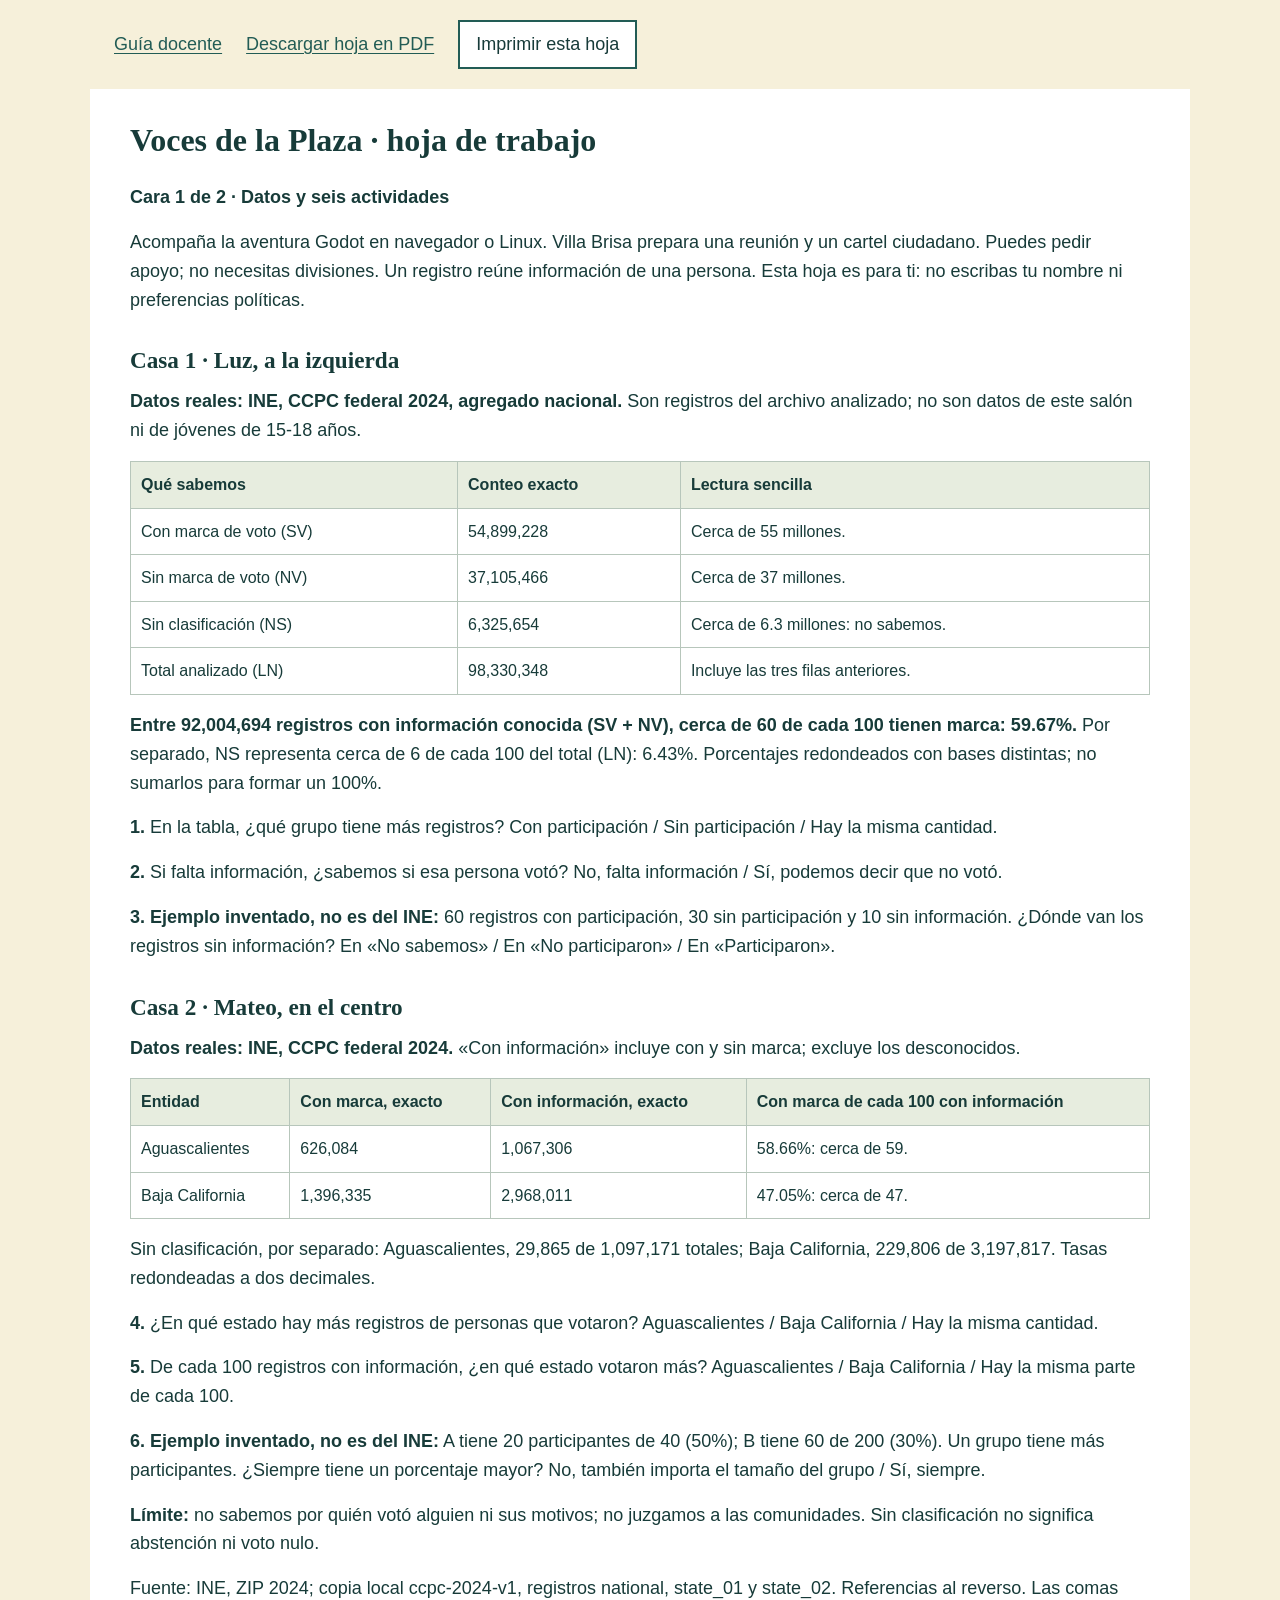
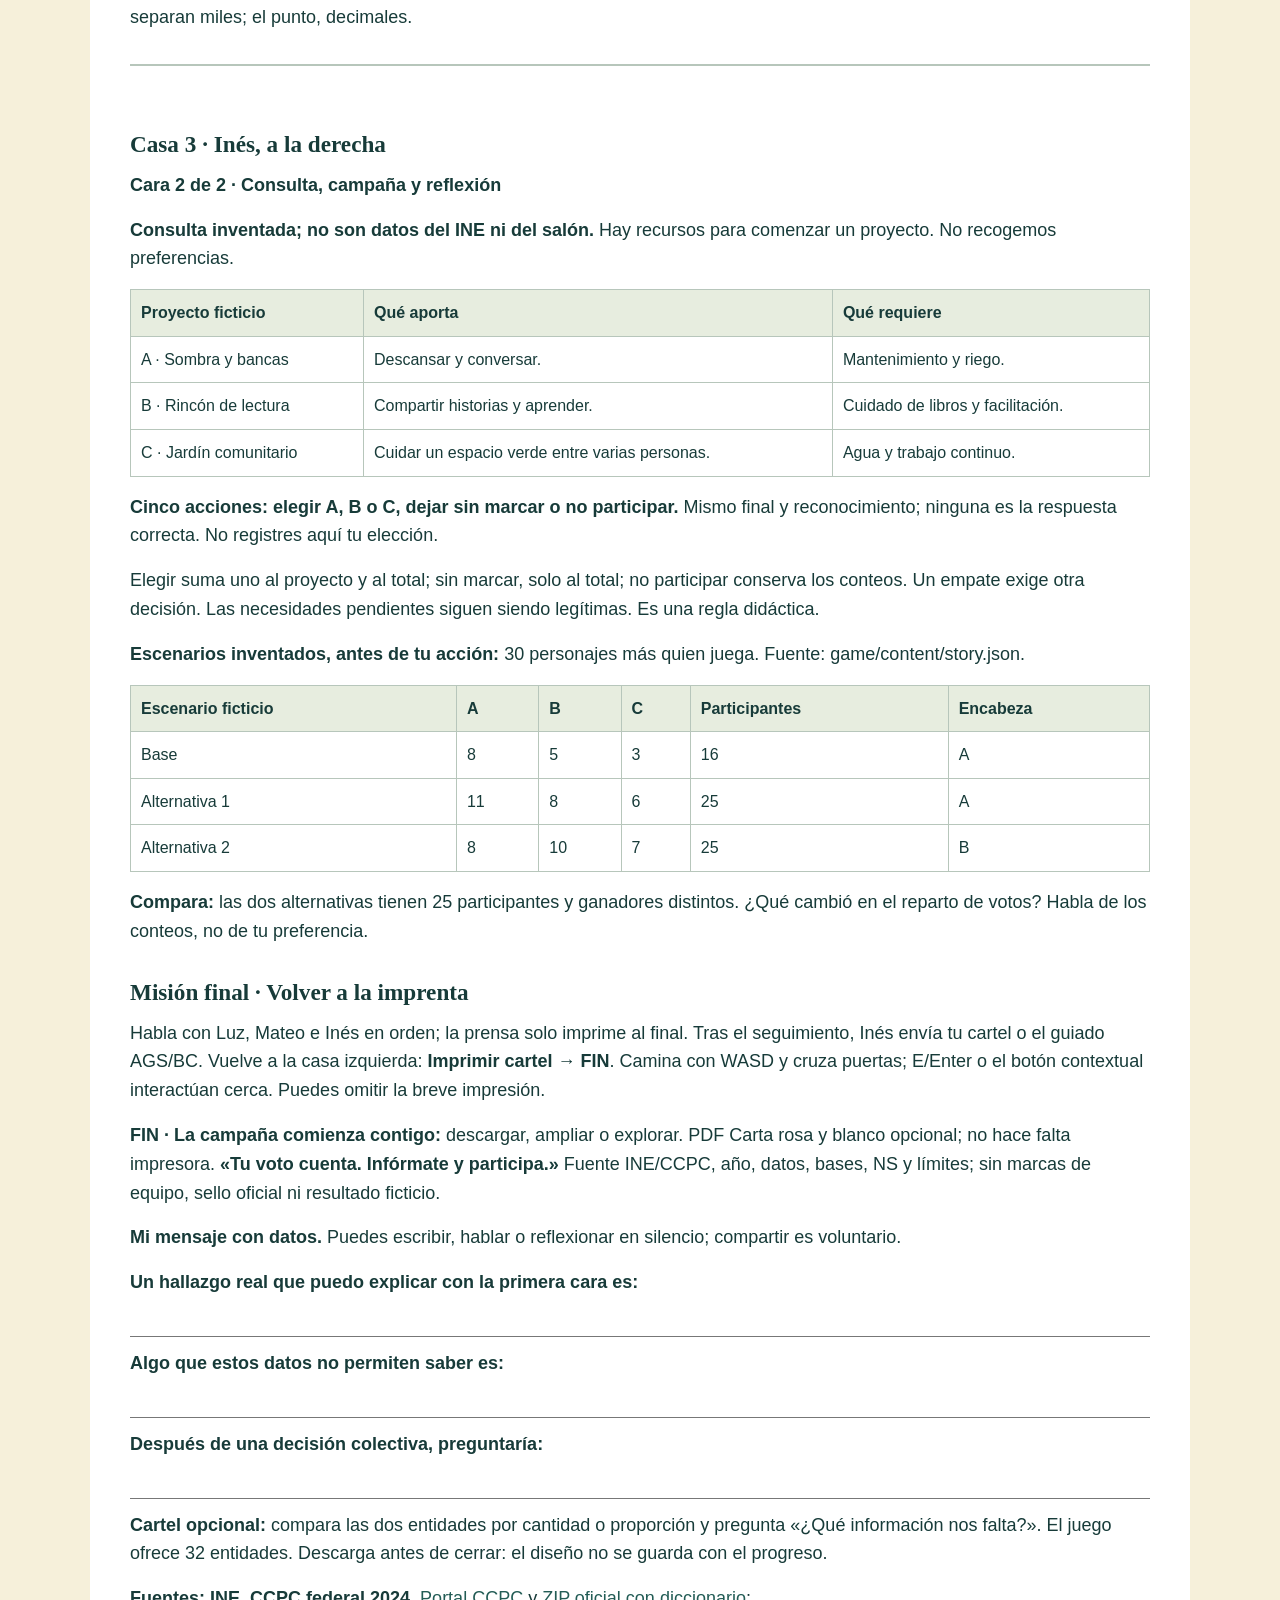
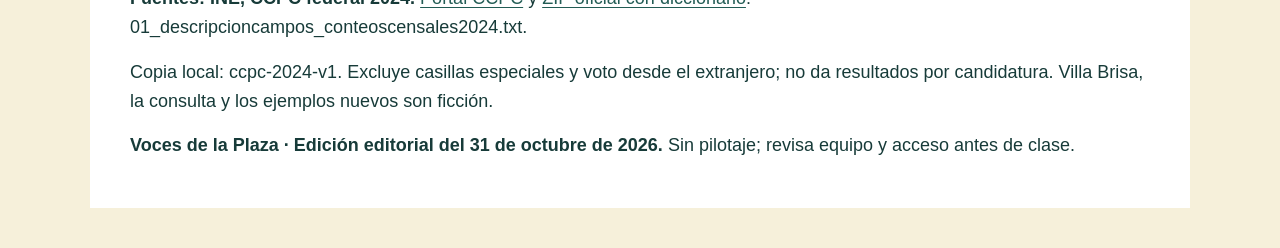
==== commit 7c541424: "aura" ====
--- a/submission/classroom-handout.html
+++ b/submission/classroom-handout.html
@@ -17,13 +17,13 @@
 @media print{body{background:#fff;color:#111;font:11pt/1.17 Arial,sans-serif}.no-print,.skip{display:none!important}
 main{margin:0;padding:0;max-width:none}a{color:inherit}.table-wrap{overflow:visible;margin:0}
 table{font-size:11pt;margin:5pt 0}td,th{padding:3pt;border-color:#777}th{background:#eee}
-p{margin:0 0 5pt}h1{font:700 16pt/1.1 Arial,sans-serif;margin:0 0 6pt}h2{font:700 13pt/1.1 Arial,sans-serif;margin:9pt 0 5pt}
+p{margin:0 0 4.5pt}h1{font:700 16pt/1.1 Arial,sans-serif;margin:0 0 6pt}h2{font:700 13pt/1.1 Arial,sans-serif;margin:9pt 0 5pt}
 .paper{width:calc(8.5in - 28mm);height:calc(11in - 28mm);break-after:page;position:relative}
 .paper:last-child{break-after:auto}.paper+.paper{border:0;margin:0;padding:0}
 .paper .page-content{display:flow-root}.paper .page-content>:first-child{margin-top:0}
-.answer-line{height:12pt;margin:0 0 5pt}li{margin-bottom:5pt}tr{break-inside:avoid}h1,h2{break-after:avoid}}</style></head><body><a class="skip" href="#contenido">Saltar al contenido</a><nav class="toolbar no-print" aria-label="Materiales de aula"><a href="./index.html">Volver a la aventura</a><a href="./classroom.html">Guía docente</a><a href="./classroom-handout.pdf" download>Descargar hoja en PDF</a><button type="button" id="print-document">Imprimir esta hoja</button></nav><main id="contenido" tabindex="-1"><section class="paper"><div class="page-content"><h1>Voces de la Plaza · hoja de trabajo</h1>
+.answer-line{height:12pt;margin:0 0 5pt}li{margin-bottom:5pt}tr{break-inside:avoid}h1,h2{break-after:avoid}}</style></head><body><a class="skip" href="#contenido">Saltar al contenido</a><nav class="toolbar no-print" aria-label="Materiales de aula"><a href="./classroom.html">Guía docente</a><a href="./classroom-handout.pdf" download>Descargar hoja en PDF</a><button type="button" id="print-document">Imprimir esta hoja</button></nav><main id="contenido" tabindex="-1"><section class="paper"><div class="page-content"><h1>Voces de la Plaza · hoja de trabajo</h1>
 <p><strong>Cara 1 de 2 · Datos y seis actividades</strong></p>
-<p>Villa Brisa prepara una reunión y un cartel ciudadano. Puedes pedir apoyo; no necesitas divisiones. Un registro reúne información de una persona. Esta hoja es para ti: no escribas tu nombre ni preferencias políticas.</p>
+<p>Acompaña la aventura Godot en navegador o Linux. Villa Brisa prepara una reunión y un cartel ciudadano. Puedes pedir apoyo; no necesitas divisiones. Un registro reúne información de una persona. Esta hoja es para ti: no escribas tu nombre ni preferencias políticas.</p>
 <h2>Casa 1 · Luz, a la izquierda</h2>
 <p><strong>Datos reales: INE, CCPC federal 2024, agregado nacional.</strong> Son registros del archivo analizado; no son datos de este salón ni de jóvenes de 15-18 años.</p>
 <div class="table-wrap" tabindex="0" role="region" aria-label="Casa 1 · Luz, a la izquierda"><table aria-label="Casa 1 · Luz, a la izquierda"><thead><tr><th scope="col">Qué sabemos</th><th scope="col">Conteo exacto</th><th scope="col">Lectura sencilla</th></tr></thead><tbody><tr><td>Con marca de voto (SV)</td><td>54,899,228</td><td>Cerca de 55 millones.</td></tr><tr><td>Sin marca de voto (NV)</td><td>37,105,466</td><td>Cerca de 37 millones.</td></tr><tr><td>Sin clasificación (NS)</td><td>6,325,654</td><td>Cerca de 6.3 millones: no sabemos.</td></tr><tr><td>Total analizado (LN)</td><td>98,330,348</td><td>Incluye las tres filas anteriores.</td></tr></tbody></table></div>
@@ -49,7 +49,7 @@
 <div class="table-wrap" tabindex="0" role="region" aria-label="Casa 3 · Inés, a la derecha"><table aria-label="Casa 3 · Inés, a la derecha"><thead><tr><th scope="col">Escenario ficticio</th><th scope="col">A</th><th scope="col">B</th><th scope="col">C</th><th scope="col">Participantes</th><th scope="col">Encabeza</th></tr></thead><tbody><tr><td>Base</td><td>8</td><td>5</td><td>3</td><td>16</td><td>A</td></tr><tr><td>Alternativa 1</td><td>11</td><td>8</td><td>6</td><td>25</td><td>A</td></tr><tr><td>Alternativa 2</td><td>8</td><td>10</td><td>7</td><td>25</td><td>B</td></tr></tbody></table></div>
 <p><strong>Compara:</strong> las dos alternativas tienen 25 participantes y ganadores distintos. ¿Qué cambió en el reparto de votos? Habla de los conteos, no de tu preferencia.</p>
 <h2>Misión final · Volver a la imprenta</h2>
-<p>Habla con Luz, Mateo e Inés en orden; la prensa solo imprime al final. Tras el seguimiento, Inés envía tu cartel o el guiado AGS/BC. Vuelve a la casa izquierda: <strong>Imprimir cartel → FIN</strong>. Godot: WASD y E cerca; HTML: navegación propia. Puedes omitir la breve impresión.</p>
+<p>Habla con Luz, Mateo e Inés en orden; la prensa solo imprime al final. Tras el seguimiento, Inés envía tu cartel o el guiado AGS/BC. Vuelve a la casa izquierda: <strong>Imprimir cartel → FIN</strong>. Camina con WASD y cruza puertas; E/Enter o el botón contextual interactúan cerca. Puedes omitir la breve impresión.</p>
 <p><strong>FIN · La campaña comienza contigo:</strong> descargar, ampliar o explorar. PDF Carta rosa y blanco opcional; no hace falta impresora. <strong>«Tu voto cuenta. Infórmate y participa.»</strong> Fuente INE/CCPC, año, datos, bases, NS y límites; sin marcas de equipo, sello oficial ni resultado ficticio.</p>
 <p><strong>Mi mensaje con datos.</strong> Puedes escribir, hablar o reflexionar en silencio; compartir es voluntario.</p>
 <p><strong>Un hallazgo real que puedo explicar con la primera cara es:</strong></p>
@@ -61,4 +61,4 @@
 <p><strong>Cartel opcional:</strong> compara las dos entidades por cantidad o proporción y pregunta «¿Qué información nos falta?». El juego ofrece 32 entidades. Descarga antes de cerrar: el diseño no se guarda con el progreso.</p>
 <p><strong>Fuentes: INE, CCPC federal 2024.</strong> <a href="https://ine.mx/transparencia/datos-abiertos/visualizacion-datos/conteos-censales-participacion/">Portal CCPC</a> y <a href="https://ine.mx/wp-content/uploads/2025/08/DatosAbiertos_DECEyEC_ConteosCensales2024.zip">ZIP oficial con diccionario</a>: <code>01_descripcioncampos_conteoscensales2024.txt</code>.</p>
 <p>Copia local: <code>ccpc-2024-v1</code>. Excluye casillas especiales y voto desde el extranjero; no da resultados por candidatura. Villa Brisa, la consulta y los ejemplos nuevos son ficción.</p>
-<p><strong>Voces de la Plaza · 27 de octubre de 2026.</strong> Sin pilotaje; revisa equipo y acceso antes de clase.</p></div></section></main><script>document.getElementById("print-document").addEventListener("click",()=>window.print());</script></body></html>+<p><strong>Voces de la Plaza · Edición editorial del 31 de octubre de 2026.</strong> Sin pilotaje; revisa equipo y acceso antes de clase.</p></div></section></main><script>document.getElementById("print-document").addEventListener("click",()=>window.print());</script></body></html>
